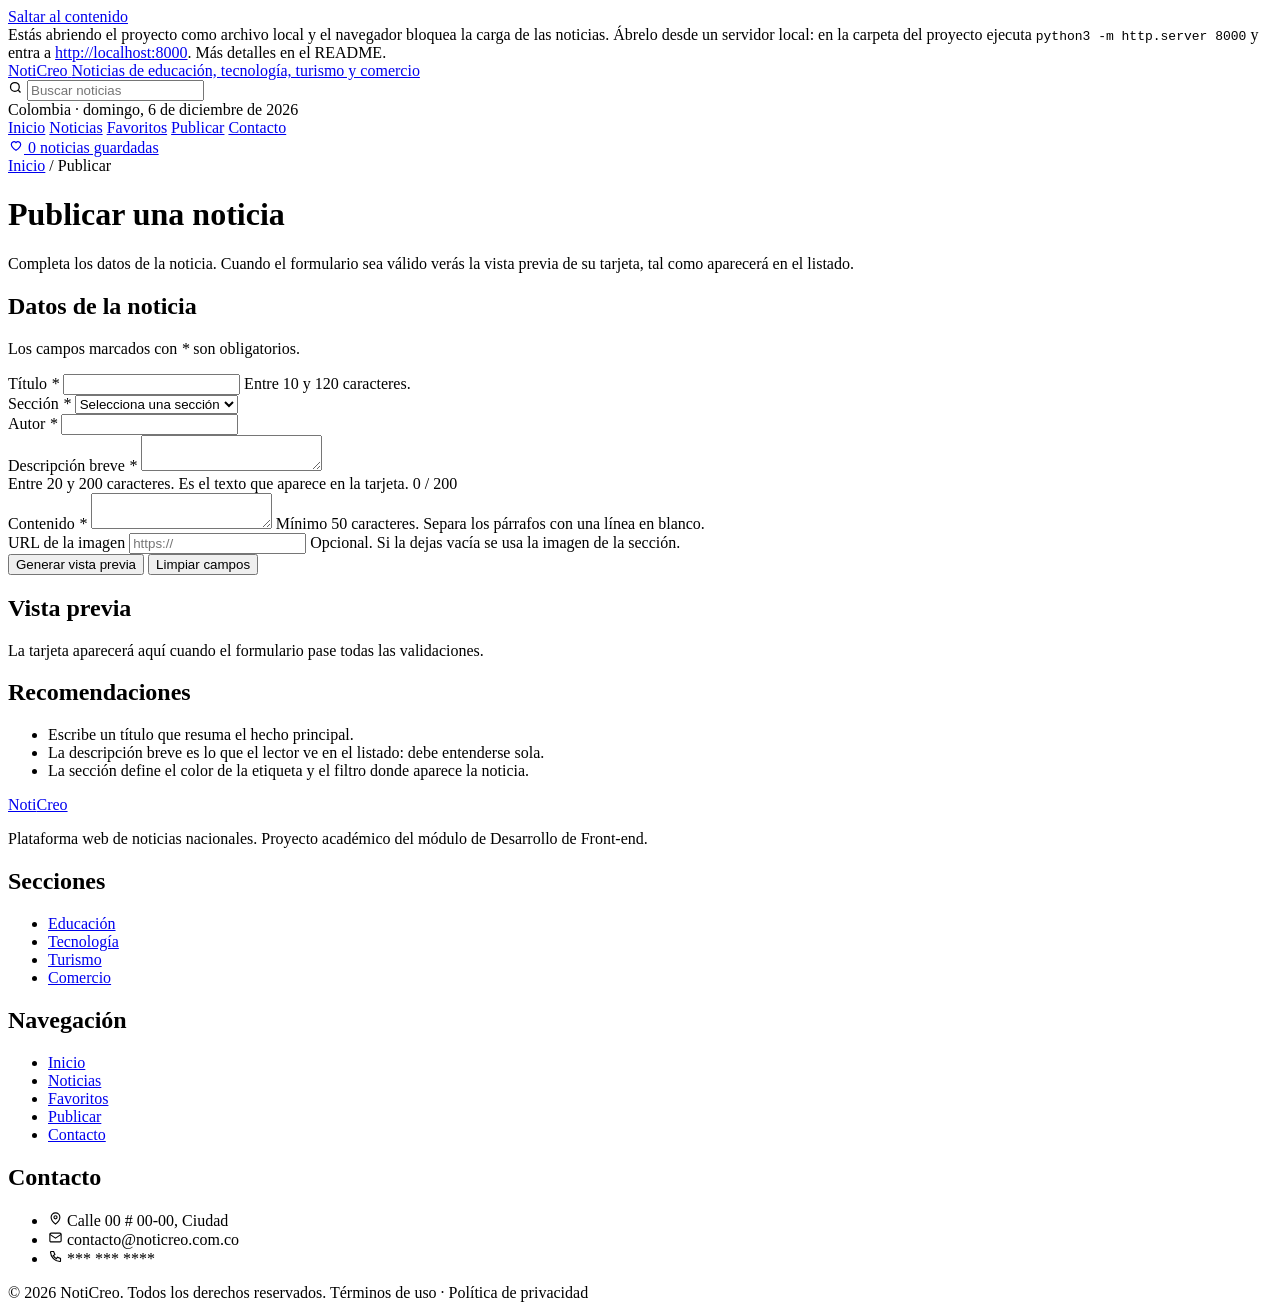
==== publicar.html @ 2099ce28 "Páginas HTML según la maquetación de la entrega 1" ====
<!DOCTYPE html>
<html lang="es">
<head>
  <meta charset="utf-8">
  <meta name="viewport" content="width=device-width, initial-scale=1">
  <title>Publicar | NotiCreo</title>
  <meta name="description" content="Formulario para redactar una noticia.">
  <link rel="icon" href="img/favicon.svg" type="image/svg+xml">

  <!-- Tipografías del sistema de diseño -->
  <link rel="preconnect" href="https://fonts.googleapis.com">
  <link rel="preconnect" href="https://fonts.gstatic.com" crossorigin>
  <link rel="stylesheet" href="https://fonts.googleapis.com/css2?family=Lora:ital,wght@0,400;0,600;0,700;1,400&family=Poppins:wght@400;500;600&display=swap">
  <link rel="stylesheet" href="css/estilos.css">

  <!-- Si el proyecto se abre con doble clic (file://) se muestra un aviso con instrucciones -->
  <script>if (location.protocol === 'file:') document.documentElement.classList.add('modo-archivo');</script>
  <script type="module" src="js/paginas/publicar.js"></script>
</head>
<body data-seccion="publicar">

  <a class="saltar-contenido" href="#contenido">Saltar al contenido</a>

  <div class="aviso-servidor" role="alert">
    <div class="wrap">
      Estás abriendo el proyecto como archivo local y el navegador bloquea la carga de las noticias.
      Ábrelo desde un servidor local: en la carpeta del proyecto ejecuta <code>python3 -m http.server 8000</code>
      y entra a <a href="http://localhost:8000">http://localhost:8000</a>. Más detalles en el README.
    </div>
  </div>

  <!-- ===== Cabecera: igual en todas las páginas ===== -->
  <header class="site-head">
    <div class="wrap">
      <div class="head-top">
        <a class="masthead" href="index.html" aria-label="NotiCreo, ir al inicio">
          <span class="logo">Noti<span>Creo</span></span>
          <span class="logo-sub">Noticias de educación, tecnología, turismo y comercio</span>
        </a>
        <div class="head-meta">
          <form class="head-search" action="noticias.html" method="get" role="search">
            <svg width="15" height="15" viewBox="0 0 24 24" fill="none" stroke="currentColor" stroke-width="2" aria-hidden="true"><circle cx="11" cy="11" r="7"/><path d="M20 20l-3.5-3.5"/></svg>
            <input type="search" name="q" placeholder="Buscar noticias" aria-label="Buscar noticias">
          </form>
          <span id="fecha-actual">Colombia</span>
        </div>
      </div>
      <nav class="nav" aria-label="Menú principal">
        <a href="index.html" data-nav="inicio">Inicio</a>
        <a href="noticias.html" data-nav="noticias">Noticias</a>
        <a href="favoritos.html" data-nav="favoritos">Favoritos</a>
        <a href="publicar.html" data-nav="publicar">Publicar</a>
        <a href="contacto.html" data-nav="contacto">Contacto</a>
        <div class="nav-right">
          <a href="favoritos.html" class="fav-count">
            <svg width="16" height="16" viewBox="0 0 24 24" fill="none" stroke="currentColor" stroke-width="1.8" aria-hidden="true"><path d="M12 20s-7-4.3-7-9a4 4 0 017-2.6A4 4 0 0119 11c0 4.7-7 9-7 9z"/></svg>
            <span id="contador-favoritos">0 noticias guardadas</span>
          </a>
        </div>
      </nav>
    </div>
  </header>

  <main id="contenido">
    <div class="page-head">
      <div class="wrap">
        <nav class="crumb" aria-label="Ruta de navegación"><a href="index.html">Inicio</a> / Publicar</nav>
        <h1>Publicar una noticia</h1>
        <p>Completa los datos de la noticia. Cuando el formulario sea válido verás la vista previa de su tarjeta, tal como aparecerá en el listado.</p>
      </div>
    </div>

    <section class="contact">
      <div class="wrap contact-grid">

        <!-- novalidate: la validación la hace js/componentes/validacion.js -->
        <form class="form-card" id="form-publicar" novalidate>
          <h2>Datos de la noticia</h2>
          <p class="sub">Los campos marcados con <i>*</i> son obligatorios.</p>

          <div class="field">
            <label for="p-titulo">Título <i>*</i></label>
            <input class="control" id="p-titulo" name="titulo" maxlength="120" aria-describedby="pista-titulo">
            <span class="hint" id="pista-titulo" data-pista="Entre 10 y 120 caracteres.">Entre 10 y 120 caracteres.</span>
          </div>

          <div class="form-row">
            <div class="field">
              <label for="p-categoria">Sección <i>*</i></label>
              <select class="control" id="p-categoria" name="categoria" aria-describedby="pista-categoria">
                <option value="">Selecciona una sección</option>
                <option value="educacion">Educación</option>
                <option value="tecnologia">Tecnología</option>
                <option value="turismo">Turismo</option>
                <option value="comercio">Comercio</option>
              </select>
              <span class="hint" id="pista-categoria" data-pista=""></span>
            </div>
            <div class="field">
              <label for="p-autor">Autor <i>*</i></label>
              <input class="control" id="p-autor" name="autor" maxlength="60" autocomplete="name" aria-describedby="pista-autor">
              <span class="hint" id="pista-autor" data-pista=""></span>
            </div>
          </div>

          <div class="field">
            <label for="p-resumen">Descripción breve <i>*</i></label>
            <textarea class="control" id="p-resumen" name="resumen" maxlength="200" aria-describedby="pista-resumen"></textarea>
            <div class="counter">
              <span class="hint" id="pista-resumen" data-pista="Entre 20 y 200 caracteres. Es el texto que aparece en la tarjeta.">Entre 20 y 200 caracteres. Es el texto que aparece en la tarjeta.</span>
              <span class="hint" id="contador-resumen">0 / 200</span>
            </div>
          </div>

          <div class="field">
            <label for="p-contenido">Contenido <i>*</i></label>
            <textarea class="control alto" id="p-contenido" name="contenido" aria-describedby="pista-contenido"></textarea>
            <span class="hint" id="pista-contenido" data-pista="Mínimo 50 caracteres. Separa los párrafos con una línea en blanco.">Mínimo 50 caracteres. Separa los párrafos con una línea en blanco.</span>
          </div>

          <div class="field">
            <label for="p-imagen">URL de la imagen</label>
            <input class="control" type="url" id="p-imagen" name="imagen" placeholder="https://" aria-describedby="pista-imagen">
            <span class="hint" id="pista-imagen" data-pista="Opcional. Si la dejas vacía se usa la imagen de la sección.">Opcional. Si la dejas vacía se usa la imagen de la sección.</span>
          </div>

          <div class="form-foot">
            <button type="submit" class="btn btn-primary">Generar vista previa</button>
            <button type="reset" class="btn btn-outline">Limpiar campos</button>
          </div>
        </form>

        <aside class="guia">
          <div class="panel">
            <h2>Vista previa</h2>
            <!-- la tarjeta de muestra no se puede clicar -->
            <div class="vista-previa" id="vista-previa" inert>
              <p>La tarjeta aparecerá aquí cuando el formulario pase todas las validaciones.</p>
            </div>
          </div>
          <div class="panel">
            <h2>Recomendaciones</h2>
            <ul>
              <li>Escribe un título que resuma el hecho principal.</li>
              <li>La descripción breve es lo que el lector ve en el listado: debe entenderse sola.</li>
              <li>La sección define el color de la etiqueta y el filtro donde aparece la noticia.</li>
            </ul>
          </div>
        </aside>

      </div>
    </section>
  </main>

  <!-- ===== Pie de página: igual en todas las páginas ===== -->
  <footer class="site-foot">
    <div class="wrap">
      <div class="foot-grid">
        <div class="foot-about">
          <a class="logo" href="index.html">Noti<span>Creo</span></a>
          <p>Plataforma web de noticias nacionales. Proyecto académico del módulo de Desarrollo de Front-end.</p>
        </div>
        <div>
          <h2>Secciones</h2>
          <ul>
            <li><a href="noticias.html?categoria=educacion">Educación</a></li>
            <li><a href="noticias.html?categoria=tecnologia">Tecnología</a></li>
            <li><a href="noticias.html?categoria=turismo">Turismo</a></li>
            <li><a href="noticias.html?categoria=comercio">Comercio</a></li>
          </ul>
        </div>
        <div>
          <h2>Navegación</h2>
          <ul>
            <li><a href="index.html">Inicio</a></li>
            <li><a href="noticias.html">Noticias</a></li>
            <li><a href="favoritos.html">Favoritos</a></li>
            <li><a href="publicar.html">Publicar</a></li>
            <li><a href="contacto.html">Contacto</a></li>
          </ul>
        </div>
        <div>
          <h2>Contacto</h2>
          <ul class="foot-contact">
            <li><svg width="15" height="15" viewBox="0 0 24 24" fill="none" stroke="currentColor" stroke-width="1.8" aria-hidden="true"><path d="M12 21s-7-5.6-7-11a7 7 0 1114 0c0 5.4-7 11-7 11z"/><circle cx="12" cy="10" r="2.5"/></svg> Calle 00 # 00-00, Ciudad</li>
            <li><svg width="15" height="15" viewBox="0 0 24 24" fill="none" stroke="currentColor" stroke-width="1.8" aria-hidden="true"><rect x="3" y="5" width="18" height="14" rx="2"/><path d="M3 7l9 6 9-6"/></svg> contacto@noticreo.com.co</li>
            <li><svg width="15" height="15" viewBox="0 0 24 24" fill="none" stroke="currentColor" stroke-width="1.8" aria-hidden="true"><path d="M5 4h4l2 5-2.5 1.5a11 11 0 005 5L15 13l5 2v4a1 1 0 01-1 1A16 16 0 014 5a1 1 0 011-1z"/></svg> *** *** ****</li>
          </ul>
        </div>
      </div>
      <div class="foot-bottom">
        <span>© <span id="anio"></span> NotiCreo. Todos los derechos reservados.</span>
        <span>Términos de uso · Política de privacidad</span>
      </div>
    </div>
  </footer>
</body>
</html>
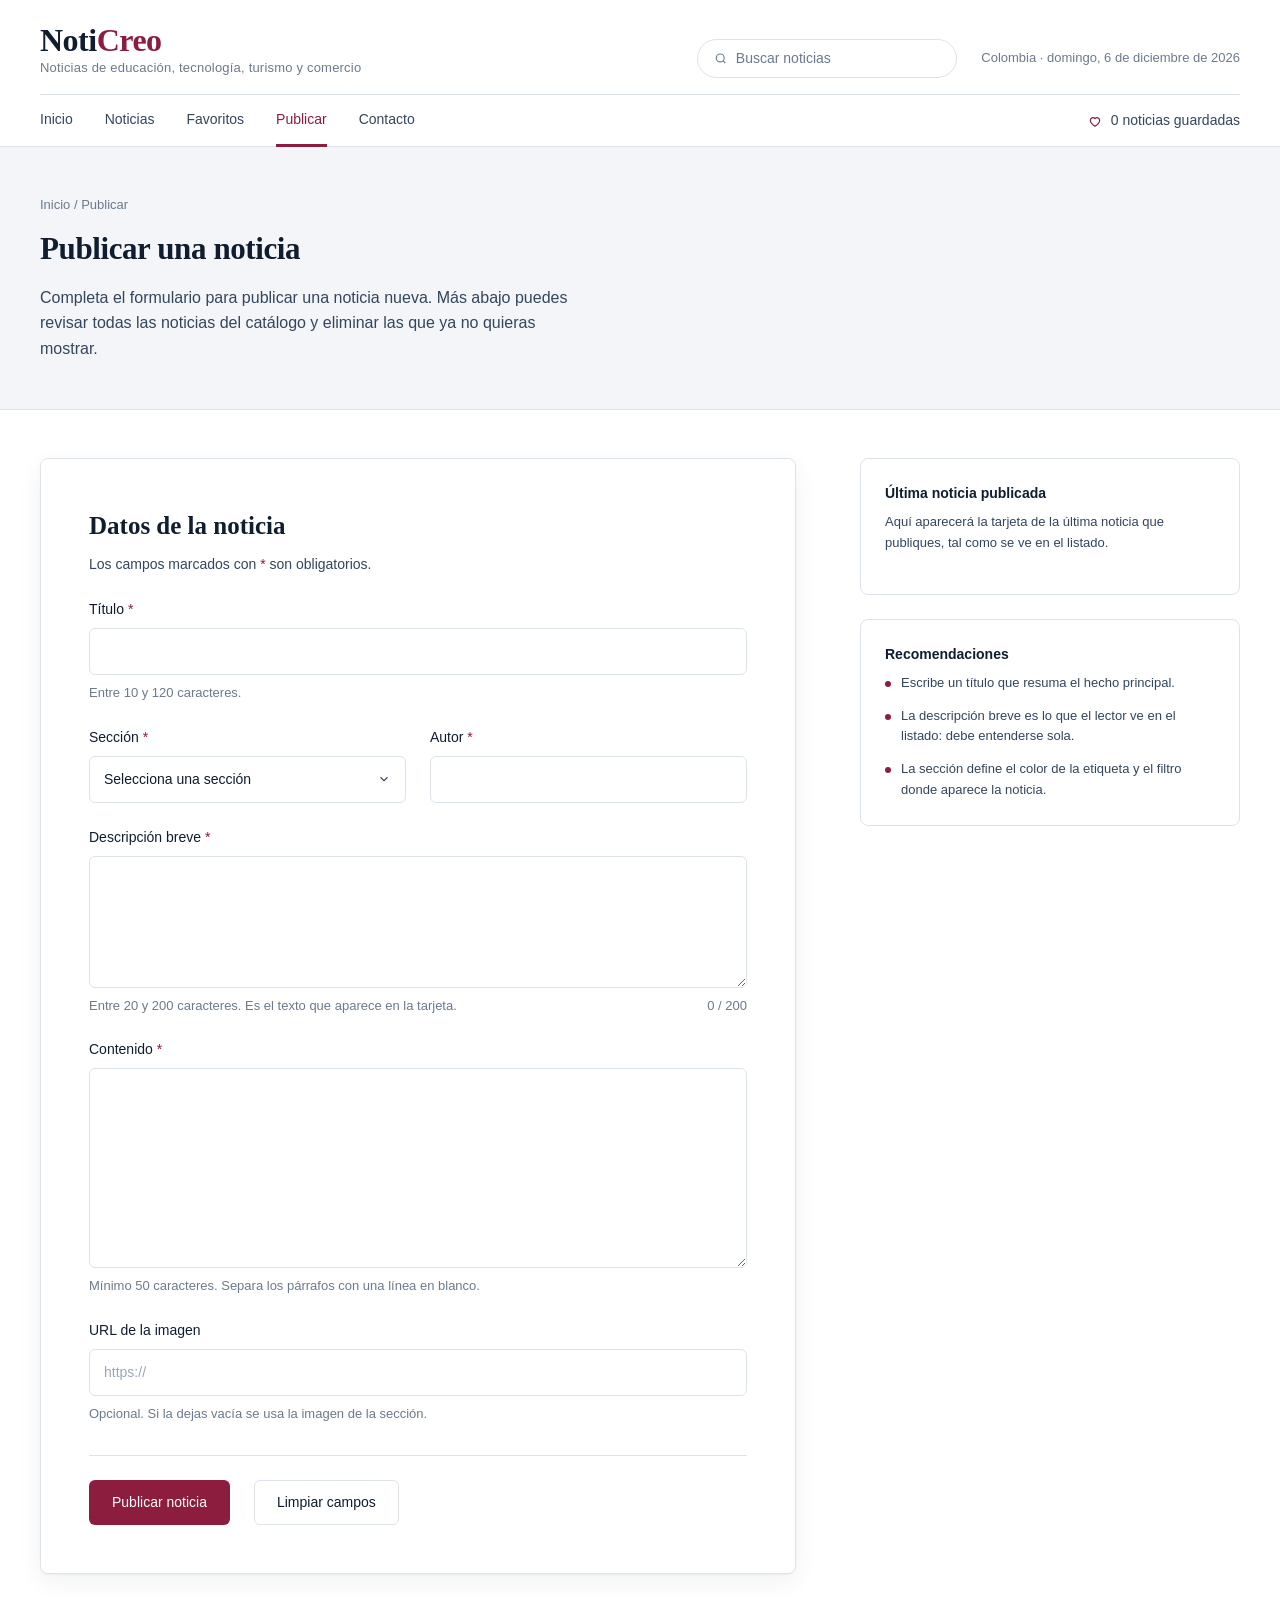
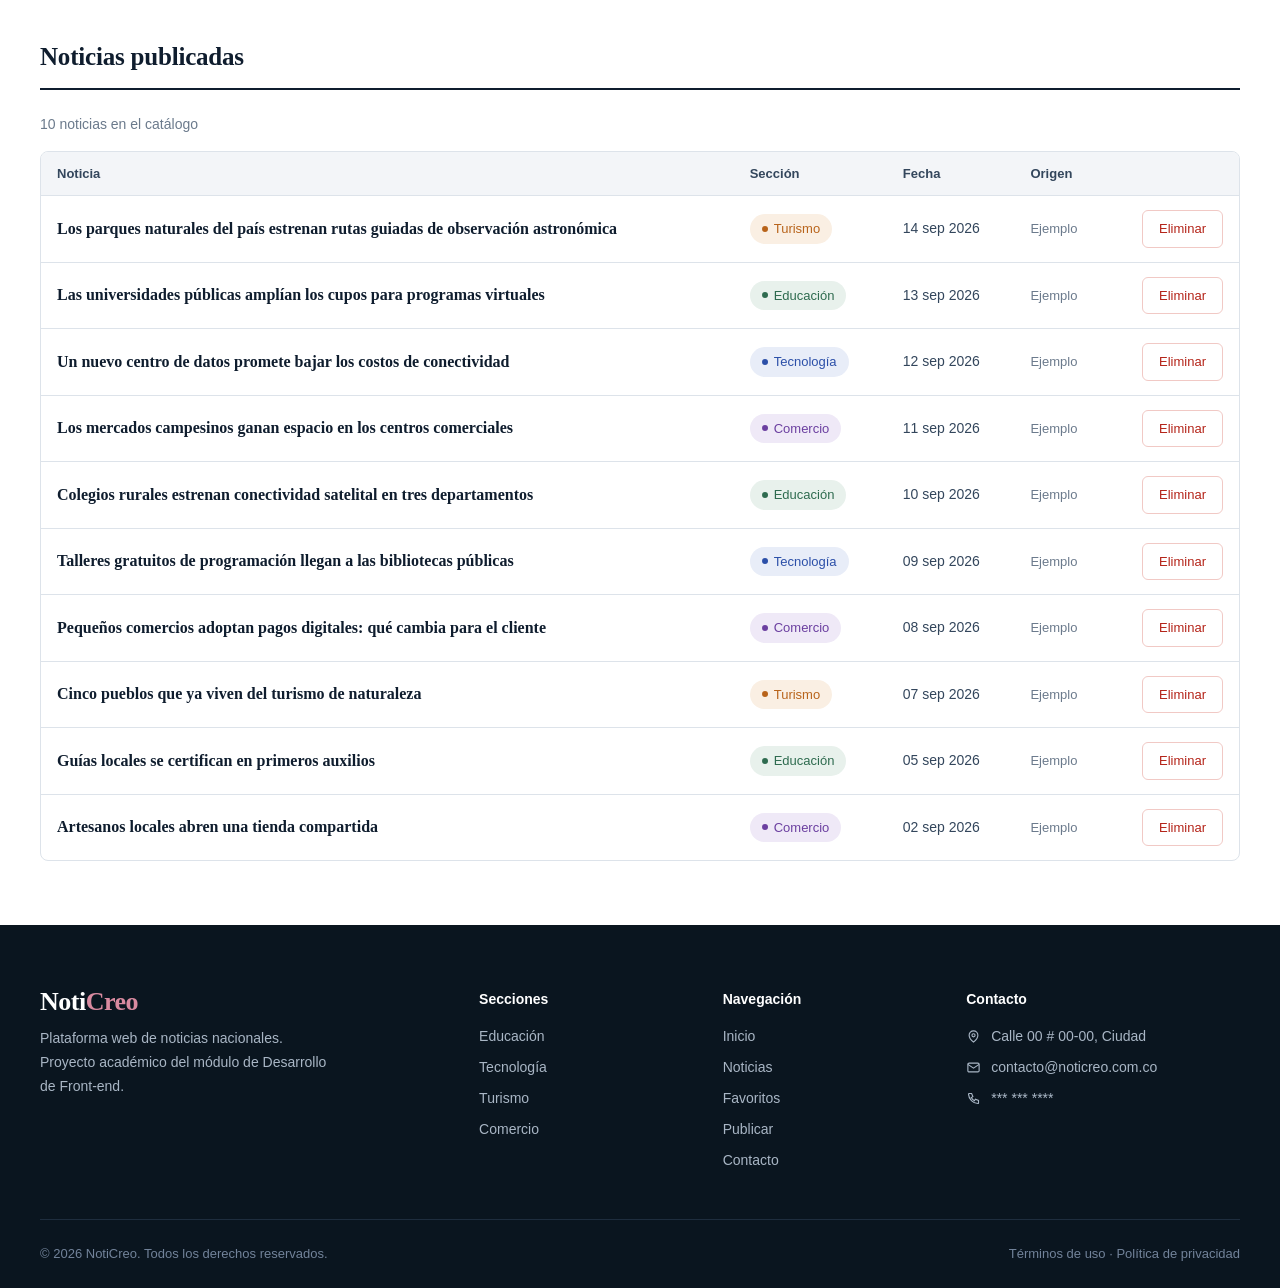
==== commit 687bafb2: "Gestión básica de noticias: crear y eliminar desde Publicar" ====
--- a/publicar.html
+++ b/publicar.html
@@ -4,7 +4,7 @@
   <meta charset="utf-8">
   <meta name="viewport" content="width=device-width, initial-scale=1">
   <title>Publicar | NotiCreo</title>
-  <meta name="description" content="Formulario para redactar una noticia.">
+  <meta name="description" content="Publicación y administración de noticias.">
   <link rel="icon" href="img/favicon.svg" type="image/svg+xml">
 
   <!-- Tipografías del sistema de diseño -->
@@ -66,7 +66,7 @@
       <div class="wrap">
         <nav class="crumb" aria-label="Ruta de navegación"><a href="index.html">Inicio</a> / Publicar</nav>
         <h1>Publicar una noticia</h1>
-        <p>Completa los datos de la noticia. Cuando el formulario sea válido verás la vista previa de su tarjeta, tal como aparecerá en el listado.</p>
+        <p>Completa el formulario para publicar una noticia nueva. Más abajo puedes revisar todas las noticias del catálogo y eliminar las que ya no quieras mostrar.</p>
       </div>
     </div>
 
@@ -75,6 +75,14 @@
 
         <!-- novalidate: la validación la hace js/componentes/validacion.js -->
         <form class="form-card" id="form-publicar" novalidate>
+          <div class="alert" id="alerta-publicar" role="status" tabindex="-1" hidden>
+            <svg width="20" height="20" viewBox="0 0 24 24" fill="none" stroke="#2E6B4F" stroke-width="2" aria-hidden="true"><circle cx="12" cy="12" r="9"/><path d="M8 12.5l2.5 2.5L16 9.5"/></svg>
+            <div>
+              <h3>Noticia publicada</h3>
+              <p id="texto-alerta-publicar"></p>
+            </div>
+          </div>
+
           <h2>Datos de la noticia</h2>
           <p class="sub">Los campos marcados con <i>*</i> son obligatorios.</p>
 
@@ -125,17 +133,17 @@
           </div>
 
           <div class="form-foot">
-            <button type="submit" class="btn btn-primary">Generar vista previa</button>
+            <button type="submit" class="btn btn-primary">Publicar noticia</button>
             <button type="reset" class="btn btn-outline">Limpiar campos</button>
           </div>
         </form>
 
         <aside class="guia">
           <div class="panel">
-            <h2>Vista previa</h2>
+            <h2>Última noticia publicada</h2>
             <!-- la tarjeta de muestra no se puede clicar -->
-            <div class="vista-previa" id="vista-previa" inert>
-              <p>La tarjeta aparecerá aquí cuando el formulario pase todas las validaciones.</p>
+            <div class="vista-previa" id="ultima-publicada" inert>
+              <p>Aquí aparecerá la tarjeta de la última noticia que publiques, tal como se ve en el listado.</p>
             </div>
           </div>
           <div class="panel">
@@ -148,6 +156,33 @@
           </div>
         </aside>
 
+      </div>
+    </section>
+
+    <!-- Gestión de noticias: catálogo completo con opción de eliminar -->
+    <section class="admin" aria-labelledby="titulo-admin">
+      <div class="wrap">
+        <div class="sec-head">
+          <h2 class="sec-title" id="titulo-admin">Noticias publicadas</h2>
+          <button type="button" class="btn btn-outline btn-sm" id="restablecer" hidden>Restablecer noticias de ejemplo</button>
+        </div>
+        <p class="admin-info" id="total-admin"></p>
+        <div class="tabla-contenedor" id="tabla-admin">
+          <table class="tabla-admin">
+            <thead>
+              <tr>
+                <th scope="col">Noticia</th>
+                <th scope="col">Sección</th>
+                <th scope="col">Fecha</th>
+                <th scope="col">Origen</th>
+                <th scope="col"><span class="visualmente-oculto">Acción</span></th>
+              </tr>
+            </thead>
+            <tbody id="filas-admin">
+              <tr><td colspan="5" class="celda-vacia">Cargando noticias…</td></tr>
+            </tbody>
+          </table>
+        </div>
       </div>
     </section>
   </main>
--- a/css/estilos.css
+++ b/css/estilos.css
@@ -0,0 +1,591 @@
+/* 1. Variables ============================================================ */
+:root {
+  --ink: #0F1D2E;         
+  --ink-2: #33465C;       
+  --muted: #6B7A8C;       
+  --line: #DDE3EA;       
+  --mist: #F3F5F8;       
+  --paper: #FFFFFF;
+  --brand: #8C1D3F;       
+  --brand-dark: #6E1631;
+  --brand-soft: #F8EBEF;
+  --error: #C0392B;
+  --error-soft: #FDF3F2;
+  --ok: #2E6B4F;
+
+  /* Categorías */
+  --edu: #2E6B4F;  --edu-soft: #E8F1EC;
+  --tec: #2B4FA8;  --tec-soft: #E8EDF8;
+  --tur: #B8631A;  --tur-soft: #FAEFE3;
+  --com: #6B3FA0;  --com-soft: #EFE9F7;
+
+  /* Tipografía */
+  --serif: 'Lora', Georgia, serif;
+  --sans: 'Poppins', 'Helvetica Neue', Arial, sans-serif;
+
+  /* Escala tipográfica */
+  --t-xs: 13px; --t-sm: 14px; --t-base: 16px; --t-md: 18px;
+  --t-lg: 20px; --t-xl: 25px; --t-2xl: 31px; --t-3xl: 39px;
+
+  /* Espaciado */
+  --s1: 4px; --s2: 8px; --s3: 12px; --s4: 16px; --s5: 24px;
+  --s6: 32px; --s7: 48px; --s8: 64px; --s9: 96px;
+
+  /* Radios por jerarquía */
+  --r-pill: 999px; --r-ctrl: 6px; --r-card: 8px; --r-hero: 12px;
+
+  --shadow: 0 1px 2px rgba(15, 29, 46, .04), 0 8px 24px rgba(15, 29, 46, .06);
+}
+
+
+/* 2. Base y utilidades */
+*, *::before, *::after { box-sizing: border-box; margin: 0; padding: 0; }
+
+html { scroll-behavior: smooth; }
+
+body {
+  font-family: var(--sans);
+  color: var(--ink);
+  background: var(--paper);
+  line-height: 1.5;
+  -webkit-font-smoothing: antialiased;
+}
+
+img { display: block; max-width: 100%; }
+a { color: inherit; text-decoration: none; }
+button, input, select, textarea { font: inherit; color: inherit; }
+button { cursor: pointer; border: 0; background: none; }
+:focus-visible { outline: 2px solid var(--brand); outline-offset: 2px; }
+[hidden] { display: none !important; }
+
+/* Contenedor central */
+.wrap { width: min(1200px, 100% - 48px); margin-inline: auto; }
+
+.visualmente-oculto {
+  position: absolute; width: 1px; height: 1px; overflow: hidden;
+  clip: rect(0 0 0 0); white-space: nowrap;
+}
+
+
+.saltar-contenido {
+  position: absolute; left: 16px; top: -48px; z-index: 100;
+  background: var(--ink); color: #fff; padding: 10px 16px; border-radius: var(--r-ctrl);
+}
+.saltar-contenido:focus { top: 12px; }
+
+@media (prefers-reduced-motion: reduce) {
+  html { scroll-behavior: auto; }
+  *, *::before, *::after { transition: none !important; }
+}
+
+
+/* 3. Cabecera y navegación */
+.site-head { border-bottom: 1px solid var(--line); background: var(--paper); }
+
+.head-top {
+  display: flex; align-items: flex-end; justify-content: space-between;
+  gap: var(--s5); padding: var(--s5) 0 var(--s4);
+}
+
+.masthead { display: flex; flex-direction: column; gap: 2px; }
+.logo { font-family: var(--serif); font-size: 32px; font-weight: 700; letter-spacing: -.5px; line-height: 1; }
+.logo span { color: var(--brand); }
+.logo-sub { font-size: var(--t-xs); color: var(--muted); letter-spacing: .2px; }
+
+.head-meta { display: flex; align-items: center; gap: var(--s5); font-size: var(--t-xs); color: var(--muted); }
+
+.head-search {
+  display: flex; align-items: center; gap: var(--s2); width: 260px;
+  border: 1px solid var(--line); border-radius: var(--r-pill);
+  padding: 8px 16px; color: var(--muted);
+}
+.head-search:focus-within { border-color: var(--ink-2); }
+.head-search input {
+  width: 100%; border: 0; outline: 0; background: transparent;
+  font-size: var(--t-sm); color: var(--ink);
+}
+.head-search input::placeholder { color: var(--muted); }
+
+.nav { display: flex; align-items: center; gap: var(--s6); border-top: 1px solid var(--line); }
+.nav a {
+  display: block; padding: 14px 0; margin-bottom: -1px; white-space: nowrap;
+  font-size: var(--t-sm); font-weight: 500; color: var(--ink-2);
+  border-bottom: 3px solid transparent;
+}
+.nav a:hover { color: var(--ink); }
+.nav a.is-active { color: var(--brand); border-bottom-color: var(--brand); }
+.nav-right { margin-left: auto; }
+.nav .fav-count { display: flex; align-items: center; gap: 8px; border-bottom: 0; }
+.fav-count svg { color: var(--brand); flex-shrink: 0; }
+
+/* Aviso que solo aparece si el proyecto se abre con doble clic*/
+.aviso-servidor {
+  display: none; background: #FFF8E6; border-bottom: 1px solid #F0D9A8;
+  color: #6B4E16; font-size: var(--t-sm); line-height: 1.6; padding: 12px 0;
+}
+.modo-archivo .aviso-servidor { display: block; }
+.aviso-servidor a { font-weight: 600; text-decoration: underline; }
+
+
+/* 4. Componentes*/
+
+/* Etiqueta de categoría */
+.tag {
+  display: inline-flex; align-items: center; gap: 6px; align-self: flex-start;
+  font-size: var(--t-xs); font-weight: 500; padding: 5px 12px; border-radius: var(--r-pill);
+}
+.tag::before { content: ""; width: 6px; height: 6px; border-radius: 50%; background: currentColor; }
+.tag-edu { color: var(--edu); background: var(--edu-soft); }
+.tag-tec { color: var(--tec); background: var(--tec-soft); }
+.tag-tur { color: var(--tur); background: var(--tur-soft); }
+.tag-com { color: var(--com); background: var(--com-soft); }
+
+/* Botones */
+.btn {
+  display: inline-flex; align-items: center; justify-content: center; gap: 8px;
+  font-size: var(--t-sm); font-weight: 500; white-space: nowrap;
+  padding: 11px 22px; border-radius: var(--r-ctrl); border: 1px solid transparent;
+  transition: background-color .15s, border-color .15s, color .15s;
+}
+.btn-primary { background: var(--brand); color: #fff; }
+.btn-primary:hover { background: var(--brand-dark); }
+.btn-outline { border-color: var(--line); color: var(--ink); background: var(--paper); }
+.btn-outline:hover { border-color: var(--ink-2); }
+.btn-light { background: #fff; color: var(--brand); font-weight: 600; }
+.btn-light:hover { background: var(--brand-soft); }
+.btn-peligro { border-color: #F1C9C5; color: #B42318; background: var(--paper); }
+.btn-peligro:hover { border-color: #B42318; background: var(--error-soft); }
+.btn-sm { padding: 8px 16px; font-size: var(--t-xs); }
+.btn-link { color: var(--brand); font-weight: 600; font-size: var(--t-sm); }
+.btn-link:hover { text-decoration: underline; }
+
+/* El icono de corazón se rellena cuando el botón está activo */
+.icono-corazon { fill: none; stroke: currentColor; stroke-width: 1.8; }
+[aria-pressed="true"] .icono-corazon { fill: currentColor; }
+
+.meta { display: flex; align-items: center; flex-wrap: wrap; gap: var(--s4); font-size: var(--t-xs); color: var(--muted); }
+.meta strong { color: var(--ink-2); font-weight: 500; }
+
+.sec-head {
+  display: flex; align-items: baseline; justify-content: space-between; gap: var(--s4);
+  border-bottom: 2px solid var(--ink); padding-bottom: var(--s3); margin-bottom: var(--s5);
+}
+.sec-title { font-family: var(--serif); font-size: var(--t-xl); font-weight: 600; letter-spacing: -.2px; }
+
+/* Marcador de imagen: degradado por categoría, o foto si la noticia la tiene */
+.ph { position: relative; overflow: hidden; border-radius: var(--r-card); background: var(--mist); }
+.ph::after {
+  content: ""; position: absolute; inset: 0; pointer-events: none;
+  background: linear-gradient(180deg, rgba(15, 29, 46, 0) 55%, rgba(15, 29, 46, .18) 100%);
+}
+.ph img { width: 100%; height: 100%; object-fit: cover; }
+.ph svg { position: absolute; inset: 0; width: 100%; height: 100%; }
+.ph-edu {
+  background:
+    radial-gradient(circle at 22% 78%, #9CCBB0 0%, transparent 55%),
+    radial-gradient(circle at 78% 20%, #CFE3D6 0%, transparent 60%),
+    linear-gradient(150deg, #2E6B4F 0%, #5C9376 48%, #BFD8C8 100%);
+}
+.ph-tec {
+  background:
+    radial-gradient(circle at 80% 25%, #8FA9E3 0%, transparent 55%),
+    radial-gradient(circle at 15% 85%, #1B3474 0%, transparent 60%),
+    linear-gradient(140deg, #2B4FA8 0%, #5C7CC9 55%, #C6D2EE 100%);
+}
+.ph-tur {
+  background:
+    radial-gradient(circle at 72% 30%, #F2C489 0%, transparent 52%),
+    radial-gradient(circle at 20% 88%, #8A4213 0%, transparent 58%),
+    linear-gradient(155deg, #B8631A 0%, #D89150 50%, #F3DCC0 100%);
+}
+.ph-com {
+  background:
+    radial-gradient(circle at 25% 25%, #B49BD9 0%, transparent 55%),
+    radial-gradient(circle at 82% 80%, #3E1F6B 0%, transparent 60%),
+    linear-gradient(135deg, #6B3FA0 0%, #9271C0 52%, #DCD0EE 100%);
+}
+
+/* Tarjeta de noticia */
+.card {
+  display: flex; flex-direction: column; overflow: hidden;
+  background: var(--paper); border: 1px solid var(--line); border-radius: var(--r-card);
+  transition: box-shadow .15s;
+}
+.card:hover { box-shadow: var(--shadow); }
+.card-media { position: relative; }
+.card .ph { height: 180px; border-radius: 0; }
+.card-body { display: flex; flex-direction: column; gap: var(--s3); flex: 1; padding: var(--s5); }
+.card h3 { font-family: var(--serif); font-size: var(--t-lg); line-height: 1.3; font-weight: 600; }
+.card h3 a:hover { color: var(--brand); }
+.card p { font-size: var(--t-sm); line-height: 1.6; color: var(--ink-2); }
+.card-foot {
+  display: flex; align-items: center; justify-content: space-between;
+  margin-top: auto; padding-top: var(--s3); border-top: 1px solid var(--line);
+}
+.card-foot .meta { white-space: nowrap; }
+
+/* Botón circular de favorito sobre la imagen de la tarjeta */
+.fav-btn {
+  position: absolute; top: 12px; right: 12px; z-index: 2;
+  width: 36px; height: 36px; border-radius: 50%;
+  display: flex; align-items: center; justify-content: center;
+  background: rgba(255, 255, 255, .94); color: var(--muted);
+  box-shadow: 0 1px 3px rgba(15, 29, 46, .18); transition: transform .15s;
+}
+.fav-btn:hover { transform: scale(1.08); }
+.fav-btn[aria-pressed="true"] { color: var(--brand); }
+
+
+/* 5. Página de inicio */
+.hero { padding: var(--s7) 0 var(--s6); }
+.hero-kicker { display: flex; align-items: center; gap: var(--s3); margin-bottom: var(--s4); }
+.hero-kicker .rule { flex: 1; height: 1px; background: var(--line); }
+.hero-kicker span { font-size: var(--t-xs); color: var(--muted); }
+
+.hero-grid { display: grid; grid-template-columns: minmax(0, 1.86fr) minmax(0, 1fr); gap: var(--s6); }
+.lead .ph { height: 400px; border-radius: var(--r-hero); margin-bottom: var(--s5); }
+.lead h1 {
+  font-family: var(--serif); font-size: var(--t-3xl); line-height: 1.15; font-weight: 700;
+  letter-spacing: -.6px; margin: var(--s3) 0;
+}
+.lead h1 a:hover { color: var(--brand); }
+.lead p { font-size: var(--t-md); line-height: 1.6; color: var(--ink-2); max-width: 66ch; margin-bottom: var(--s4); }
+
+.side-list { display: flex; flex-direction: column; gap: var(--s5); }
+.side-item {
+  display: grid; grid-template-columns: 1fr 128px; gap: var(--s4);
+  padding-bottom: var(--s5); border-bottom: 1px solid var(--line);
+}
+.side-item:last-child { border-bottom: 0; padding-bottom: 0; }
+.side-item h3 { font-family: var(--serif); font-size: var(--t-md); line-height: 1.35; font-weight: 600; margin: var(--s2) 0; }
+.side-item h3 a:hover { color: var(--brand); }
+.side-item .ph { height: 92px; }
+.side-item .meta { font-size: 12px; }
+
+.featured { padding: var(--s7) 0; background: var(--mist); }
+.cards { display: grid; grid-template-columns: repeat(3, 1fr); gap: var(--s5); }
+
+.info { padding: var(--s8) 0; }
+.info-intro { max-width: 60ch; }
+.info-intro p { font-size: var(--t-md); line-height: 1.6; color: var(--ink-2); margin-top: var(--s3); }
+.info-grid { display: grid; grid-template-columns: repeat(3, 1fr); gap: var(--s7); margin-top: var(--s6); }
+.info-item h3 { font-family: var(--serif); font-size: var(--t-lg); font-weight: 600; margin: var(--s3) 0 var(--s2); }
+.info-item p { font-size: var(--t-sm); line-height: 1.65; color: var(--ink-2); max-width: 42ch; }
+.info-icono {
+  width: 40px; height: 40px; border-radius: var(--r-ctrl);
+  display: flex; align-items: center; justify-content: center;
+  background: var(--brand-soft); color: var(--brand);
+}
+
+.cta { background: var(--ink); color: #fff; padding: var(--s8) 0; }
+.cta-inner { display: flex; align-items: center; justify-content: space-between; gap: var(--s7); }
+.cta h2 { font-family: var(--serif); font-size: var(--t-2xl); font-weight: 600; line-height: 1.25; letter-spacing: -.3px; }
+.cta p { font-size: var(--t-base); color: #B9C4D2; margin-top: var(--s3); max-width: 52ch; line-height: 1.6; }
+.cta-actions { display: flex; gap: var(--s3); flex-shrink: 0; }
+.cta .btn-outline { border-color: #3D5068; color: #fff; background: transparent; }
+.cta .btn-outline:hover { border-color: #fff; }
+
+
+/* 6. Listado de noticias */
+.page-head { background: var(--mist); border-bottom: 1px solid var(--line); padding: var(--s7) 0; }
+.page-head h1 { font-family: var(--serif); font-size: var(--t-2xl); font-weight: 700; letter-spacing: -.4px; }
+.page-head p { font-size: var(--t-base); color: var(--ink-2); margin-top: var(--s3); max-width: 62ch; line-height: 1.6; }
+.crumb { font-size: var(--t-xs); color: var(--muted); margin-bottom: var(--s3); }
+.crumb a:hover { color: var(--ink); text-decoration: underline; }
+
+.filters { display: flex; align-items: center; gap: var(--s3); padding: var(--s5) 0; border-bottom: 1px solid var(--line); }
+.chip {
+  font-size: var(--t-sm); padding: 8px 16px; border-radius: var(--r-pill);
+  border: 1px solid var(--line); color: var(--ink-2); background: var(--paper);
+  transition: border-color .15s;
+}
+.chip:hover { border-color: var(--ink-2); }
+.chip[aria-pressed="true"] { background: var(--ink); border-color: var(--ink); color: #fff; }
+.filters .spacer { flex: 1; }
+.chips { display: flex; flex-wrap: wrap; gap: var(--s3); }
+
+.orden { display: flex; align-items: center; gap: var(--s2); font-size: var(--t-sm); color: var(--ink-2); }
+.select { position: relative; }
+.select select {
+  appearance: none; cursor: pointer; background: var(--paper);
+  border: 1px solid var(--line); border-radius: var(--r-ctrl);
+  padding: 9px 38px 9px 14px; font-size: var(--t-sm); color: var(--ink-2);
+}
+.select svg { position: absolute; right: 12px; top: 50%; transform: translateY(-50%); pointer-events: none; color: var(--ink-2); }
+
+.busqueda-activa {
+  display: flex; align-items: center; flex-wrap: wrap; gap: var(--s3);
+  padding-top: var(--s4); font-size: var(--t-sm); color: var(--ink-2);
+}
+
+.list-info { display: flex; justify-content: space-between; align-items: center; padding: var(--s5) 0; font-size: var(--t-sm); color: var(--muted); }
+.grid-news { display: grid; grid-template-columns: repeat(3, 1fr); gap: var(--s5); padding-bottom: var(--s7); }
+
+.pager { display: flex; justify-content: center; align-items: center; flex-wrap: wrap; gap: var(--s2); padding: 0 0 var(--s8); }
+.pager button {
+  min-width: 38px; height: 38px; padding: 0 12px;
+  border: 1px solid var(--line); border-radius: var(--r-ctrl);
+  font-size: var(--t-sm); color: var(--ink-2); background: var(--paper);
+}
+.pager button:hover:not(:disabled) { border-color: var(--ink-2); }
+.pager button[aria-current="page"] { background: var(--brand); border-color: var(--brand); color: #fff; }
+.pager button:disabled { opacity: .45; cursor: not-allowed; }
+
+
+/* 7. Detalle de la noticia */
+.article { padding: var(--s7) 0 var(--s8); }
+.article-grid { display: grid; grid-template-columns: minmax(0, 1fr) 320px; gap: var(--s8); align-items: start; }
+.article h1 {
+  font-family: var(--serif); font-size: var(--t-3xl); line-height: 1.18; font-weight: 700;
+  letter-spacing: -.6px; margin: var(--s4) 0; max-width: 22ch;
+}
+.standfirst { font-size: var(--t-lg); line-height: 1.55; color: var(--ink-2); max-width: 62ch; margin-bottom: var(--s5); }
+
+.byline {
+  display: flex; align-items: center; gap: var(--s4); padding: var(--s4) 0; margin-bottom: var(--s6);
+  border-top: 1px solid var(--line); border-bottom: 1px solid var(--line);
+}
+.avatar {
+  width: 40px; height: 40px; border-radius: 50%; flex-shrink: 0;
+  display: flex; align-items: center; justify-content: center;
+  background: var(--brand-soft); color: var(--brand); font-weight: 600; font-size: var(--t-sm);
+}
+.byline .who { font-size: var(--t-sm); font-weight: 500; }
+.byline .when { font-size: var(--t-xs); color: var(--muted); margin-top: 2px; }
+.byline .actions { margin-left: auto; display: flex; gap: var(--s2); }
+.byline .btn[aria-pressed="true"] { border-color: var(--brand); color: var(--brand); }
+
+.article-hero { height: 420px; border-radius: var(--r-hero); margin-bottom: var(--s3); }
+.caption {
+  font-size: var(--t-xs); color: var(--muted); line-height: 1.6;
+  padding-bottom: var(--s6); margin-bottom: var(--s6); border-bottom: 1px solid var(--line);
+}
+
+.prose { max-width: 66ch; }
+.prose p { font-family: var(--serif); font-size: var(--t-md); line-height: 1.75; color: #25364A; margin-bottom: var(--s5); }
+.prose h2 { font-family: var(--serif); font-size: var(--t-xl); font-weight: 600; margin: var(--s6) 0 var(--s4); }
+.pullquote { border-left: 3px solid var(--brand); padding-left: var(--s5); margin: var(--s6) 0; }
+.pullquote p { font-size: var(--t-lg); line-height: 1.5; color: var(--ink); font-style: italic; margin: 0; }
+.pullquote cite { display: block; font-family: var(--sans); font-size: var(--t-xs); font-style: normal; color: var(--muted); margin-top: var(--s3); }
+
+.aside { position: sticky; top: var(--s5); display: flex; flex-direction: column; gap: var(--s5); }
+.panel { border: 1px solid var(--line); border-radius: var(--r-card); padding: var(--s5); }
+.panel-fav { background: var(--brand-soft); border-color: #EBD3DB; }
+.panel h2 { font-size: var(--t-sm); font-weight: 600; margin-bottom: var(--s2); }
+.panel p { font-size: var(--t-xs); color: var(--ink-2); line-height: 1.6; margin-bottom: var(--s4); }
+.panel > .btn { width: 100%; }
+
+.keep-reading { padding: var(--s7) 0 var(--s8); background: var(--mist); border-top: 1px solid var(--line); }
+.keep-reading .card h3 { font-size: var(--t-md); }
+
+
+/* 8. Favoritos */
+.barra-favoritos {
+  display: flex; align-items: center; justify-content: space-between; gap: var(--s4);
+  padding: var(--s5) 0; margin-bottom: var(--s5); border-bottom: 1px solid var(--line);
+  font-size: var(--t-sm); color: var(--muted);
+}
+
+
+/* 9. Formularios (contacto y publicar) */
+.contact { padding: var(--s7) 0 var(--s8); }
+.contact-grid { display: grid; grid-template-columns: minmax(0, 1fr) 380px; gap: var(--s8); align-items: start; }
+
+.form-card { border: 1px solid var(--line); border-radius: var(--r-card); padding: var(--s7); box-shadow: var(--shadow); }
+.form-card > h2 { font-family: var(--serif); font-size: var(--t-xl); font-weight: 600; }
+.form-card > .sub { font-size: var(--t-sm); color: var(--ink-2); margin-top: var(--s2); line-height: 1.6; }
+.form-card > .sub i, .field label i { color: var(--brand); font-style: normal; }
+
+.form-row { display: grid; grid-template-columns: 1fr 1fr; gap: var(--s5); }
+.field { margin-top: var(--s5); display: flex; flex-direction: column; gap: var(--s2); }
+.field label { font-size: var(--t-sm); font-weight: 500; }
+
+.control {
+  width: 100%; padding: 12px 14px; background: var(--paper);
+  border: 1px solid var(--line); border-radius: var(--r-ctrl);
+  font-family: var(--sans); font-size: var(--t-sm); color: var(--ink);
+  transition: border-color .15s;
+}
+.control:focus { outline: none; border-color: var(--ink-2); }
+.control::placeholder { color: #9AA7B6; }
+textarea.control { height: 132px; resize: vertical; line-height: 1.6; }
+textarea.control.alto { height: 200px; }
+select.control {
+  appearance: none; cursor: pointer; padding-right: 38px;
+  background-image: url("data:image/svg+xml,%3Csvg xmlns='http://www.w3.org/2000/svg' width='14' height='14' viewBox='0 0 24 24' fill='none' stroke='%2333465C' stroke-width='2'%3E%3Cpath d='M6 9l6 6 6-6'/%3E%3C/svg%3E");
+  background-repeat: no-repeat; background-position: right 14px center;
+}
+
+.hint { font-size: var(--t-xs); color: var(--muted); }
+.hint:empty { display: none; }
+.counter { display: flex; justify-content: space-between; gap: var(--s3); }
+
+/* Estados de validación */
+.field.is-error .control { border-color: var(--error); background: var(--error-soft); }
+.field.is-valid .control { border-color: var(--ok); }
+.field.is-error .hint[data-pista],
+.check.is-error .hint[data-pista] { color: var(--error); display: flex; align-items: flex-start; gap: 6px; font-weight: 500; }
+.field.is-error .hint[data-pista]::before,
+.check.is-error .hint[data-pista]::before {
+  content: "!"; flex-shrink: 0; width: 14px; height: 14px; margin-top: 2px; border-radius: 50%;
+  display: inline-flex; align-items: center; justify-content: center;
+  background: var(--error); color: #fff; font-size: 10px; font-weight: 700;
+}
+
+.check { display: flex; flex-wrap: wrap; align-items: flex-start; gap: 10px; margin-top: var(--s5); }
+.check input { width: 18px; height: 18px; margin-top: 2px; flex-shrink: 0; accent-color: var(--brand); cursor: pointer; }
+.check label { flex: 1; font-size: var(--t-xs); color: var(--ink-2); line-height: 1.6; cursor: pointer; }
+.check .hint { flex-basis: 100%; padding-left: 28px; }
+.check.is-error input { outline: 2px solid var(--error); outline-offset: 1px; }
+
+.form-foot {
+  display: flex; align-items: center; gap: var(--s5); margin-top: var(--s6);
+  padding-top: var(--s5); border-top: 1px solid var(--line);
+}
+.form-foot .btn { flex-shrink: 0; }
+.form-foot .note { font-size: var(--t-xs); color: var(--muted); line-height: 1.6; max-width: 38ch; }
+
+.alert {
+  display: flex; gap: var(--s3); align-items: flex-start; margin-bottom: var(--s5);
+  background: #ECF6F0; border: 1px solid #BFDFCC; border-radius: var(--r-ctrl); padding: var(--s4) var(--s5);
+}
+.alert:focus { outline: none; }
+.alert svg { flex-shrink: 0; margin-top: 1px; }
+.alert h3 { font-size: var(--t-sm); font-weight: 600; color: var(--ok); }
+.alert p { font-size: var(--t-xs); color: #2F5644; line-height: 1.6; margin-top: 4px; }
+.alert a { font-weight: 600; text-decoration: underline; }
+
+.info-card { border: 1px solid var(--line); border-radius: var(--r-card); overflow: hidden; }
+.info-card .map { height: 200px; position: relative; background: #EAF0F5; border-bottom: 1px solid var(--line); }
+.info-card .map svg { position: absolute; inset: 0; width: 100%; height: 100%; }
+.info-card .map .pin {
+  position: absolute; left: 50%; top: 50%; transform: translate(-50%, -50%);
+  width: 34px; height: 34px; border-radius: 50%; background: var(--brand);
+  display: flex; align-items: center; justify-content: center; box-shadow: 0 2px 8px rgba(15, 29, 46, .28);
+}
+.info-card .body { padding: var(--s5); }
+.info-card h2 { font-family: var(--serif); font-size: var(--t-md); font-weight: 600; margin-bottom: var(--s4); }
+.info-list { list-style: none; display: flex; flex-direction: column; gap: var(--s4); }
+.info-list li { display: grid; grid-template-columns: 20px 1fr; gap: var(--s3); font-size: var(--t-sm); color: var(--ink-2); line-height: 1.5; }
+.info-list b { display: block; color: var(--ink); font-weight: 500; font-size: var(--t-xs); margin-bottom: 2px; }
+.hours { margin-top: var(--s5); padding-top: var(--s5); border-top: 1px solid var(--line); font-size: var(--t-xs); color: var(--muted); line-height: 1.8; }
+.hours div { display: flex; justify-content: space-between; gap: var(--s3); }
+.hours span { color: var(--ink-2); }
+
+.guia { display: flex; flex-direction: column; gap: var(--s5); }
+.guia ul { list-style: none; display: flex; flex-direction: column; gap: var(--s3); font-size: var(--t-xs); color: var(--ink-2); line-height: 1.6; }
+.guia li { padding-left: var(--s4); position: relative; }
+.vista-previa { pointer-events: none; }
+.vista-previa .card { box-shadow: var(--shadow); }
+.guia li::before { content: ""; position: absolute; left: 0; top: 8px; width: 6px; height: 6px; border-radius: 50%; background: var(--brand); }
+
+
+/* 10. Pie de página */
+.site-foot { background: #0A151F; color: #A9B6C5; padding: var(--s8) 0 var(--s5); }
+.foot-grid {
+  display: grid; grid-template-columns: 2fr 1fr 1fr 1.4fr; gap: var(--s7);
+  padding-bottom: var(--s7); border-bottom: 1px solid #1E2D3E;
+}
+.foot-grid h2 { color: #fff; font-size: var(--t-sm); font-weight: 600; margin-bottom: var(--s4); }
+.foot-grid ul { list-style: none; display: flex; flex-direction: column; gap: 10px; font-size: var(--t-sm); }
+.foot-grid a:hover { color: #fff; }
+.foot-about .logo { color: #fff; font-size: 26px; margin-bottom: var(--s3); display: inline-block; }
+.foot-about .logo span { color: #D98AA0; }
+.foot-about p { font-size: var(--t-sm); line-height: 1.7; max-width: 38ch; }
+.foot-contact li { display: flex; gap: 10px; line-height: 1.5; }
+.foot-contact svg { flex-shrink: 0; margin-top: 3px; }
+.foot-bottom { display: flex; justify-content: space-between; gap: var(--s4); padding-top: var(--s5); font-size: var(--t-xs); color: #72839A; }
+
+
+/* 11. Avisos y estados */
+
+/* Mensaje flotante breve tras una acción (guardar, eliminar, copiar) */
+.aviso {
+  position: fixed; left: 50%; bottom: 24px; z-index: 50; max-width: calc(100% - 32px);
+  transform: translate(-50%, 16px); opacity: 0; pointer-events: none;
+  background: var(--ink); color: #fff; padding: 12px 20px; border-radius: var(--r-ctrl);
+  font-size: var(--t-sm); box-shadow: 0 8px 24px rgba(15, 29, 46, .24);
+  transition: opacity .2s, transform .2s;
+}
+.aviso.es-visible { opacity: 1; transform: translate(-50%, 0); }
+
+.estado {
+  text-align: center; padding: var(--s8) var(--s5); margin-bottom: var(--s8);
+  border: 1px dashed var(--line); border-radius: var(--r-card);
+}
+.estado h2 { font-family: var(--serif); font-size: var(--t-xl); font-weight: 600; margin-bottom: var(--s2); }
+.estado p { color: var(--ink-2); max-width: 52ch; margin: 0 auto var(--s5); line-height: 1.6; }
+.estado-icono {
+  width: 52px; height: 52px; margin: 0 auto var(--s4); border-radius: 50%;
+  display: flex; align-items: center; justify-content: center;
+  background: var(--brand-soft); color: var(--brand);
+}
+.estado-error { border-style: solid; border-color: #F1C9C5; background: var(--error-soft); }
+.estado-error .estado-icono { background: #fff; color: var(--error); }
+.estado-carga { padding: var(--s7) 0; font-size: var(--t-sm); color: var(--muted); }
+/* Dentro de una cuadrícula, los estados ocupan todo el ancho */
+.hero-grid > .estado, .hero-grid > .estado-carga { grid-column: 1 / -1; }
+
+
+/* 12. Adaptación a pantallas pequeñas */
+@media (max-width: 1100px) {
+  .hero-grid { grid-template-columns: 1fr; }
+  .side-list { display: grid; grid-template-columns: repeat(3, 1fr); gap: var(--s5); }
+  .side-item { grid-template-columns: 1fr; border-bottom: 0; padding-bottom: 0; }
+  .side-item .side-media { order: -1; }
+  .side-item .ph { height: 130px; }
+  .article-grid, .contact-grid { grid-template-columns: 1fr; gap: var(--s7); }
+  .aside { position: static; }
+  .foot-grid { grid-template-columns: 1fr 1fr; gap: var(--s6); }
+}
+
+@media (max-width: 860px) {
+  .cards, .grid-news { grid-template-columns: repeat(2, 1fr); }
+  .info-grid { grid-template-columns: 1fr; gap: var(--s6); }
+  .cta-inner { flex-direction: column; align-items: flex-start; }
+}
+
+@media (max-width: 640px) {
+  :root { --t-3xl: 30px; --t-2xl: 26px; --t-xl: 22px; }
+  .wrap { width: min(1200px, 100% - 32px); }
+  .head-top { flex-direction: column; align-items: stretch; gap: var(--s4); }
+  .head-meta { flex-direction: column; align-items: stretch; gap: var(--s2); }
+  .head-search { width: 100%; }
+  .nav { gap: var(--s5); overflow-x: auto; scrollbar-width: none; }
+  .nav::-webkit-scrollbar { display: none; }
+  .cards, .grid-news, .side-list { grid-template-columns: 1fr; }
+  .lead .ph, .article-hero { height: 240px; }
+  .filters { flex-wrap: wrap; }
+  .filters .spacer { display: none; }
+  .list-info { flex-direction: column; align-items: flex-start; gap: 4px; }
+  .byline { flex-wrap: wrap; }
+  .byline .actions { margin-left: 0; width: 100%; }
+  .form-card { padding: var(--s5); }
+  .form-row { grid-template-columns: 1fr; gap: 0; }
+  .form-foot { flex-wrap: wrap; }
+  .cta-actions { flex-wrap: wrap; }
+  .foot-grid { grid-template-columns: 1fr; }
+  .foot-bottom { flex-direction: column; gap: var(--s2); }
+}
+
+
+/* 13. Publicar: gestión de noticias */
+.admin { padding-bottom: var(--s8); }
+.admin-info { font-size: var(--t-sm); color: var(--muted); margin-bottom: var(--s4); }
+/* position: relative mantiene dentro del contenedor el texto oculto del encabezado,
+   que de otro modo ensancha la página en celulares */
+.tabla-contenedor { position: relative; overflow-x: auto; border: 1px solid var(--line); border-radius: var(--r-card); }
+.tabla-admin { width: 100%; min-width: 720px; border-collapse: collapse; font-size: var(--t-sm); }
+.tabla-admin th {
+  text-align: left; padding: 12px 16px; background: var(--mist);
+  font-size: var(--t-xs); font-weight: 600; color: var(--ink-2); border-bottom: 1px solid var(--line);
+}
+.tabla-admin td { padding: 14px 16px; border-bottom: 1px solid var(--line); vertical-align: middle; }
+.tabla-admin tr:last-child td { border-bottom: 0; }
+.tabla-admin time { white-space: nowrap; color: var(--ink-2); }
+.celda-titulo a { font-family: var(--serif); font-weight: 600; font-size: var(--t-base); line-height: 1.35; }
+.celda-titulo a:hover { color: var(--brand); }
+.celda-accion { text-align: right; }
+.celda-vacia { text-align: center; color: var(--muted); padding: var(--s6) var(--s4); }
+.origen { font-size: var(--t-xs); color: var(--muted); white-space: nowrap; }
+.origen-propia { color: var(--brand); font-weight: 500; }
